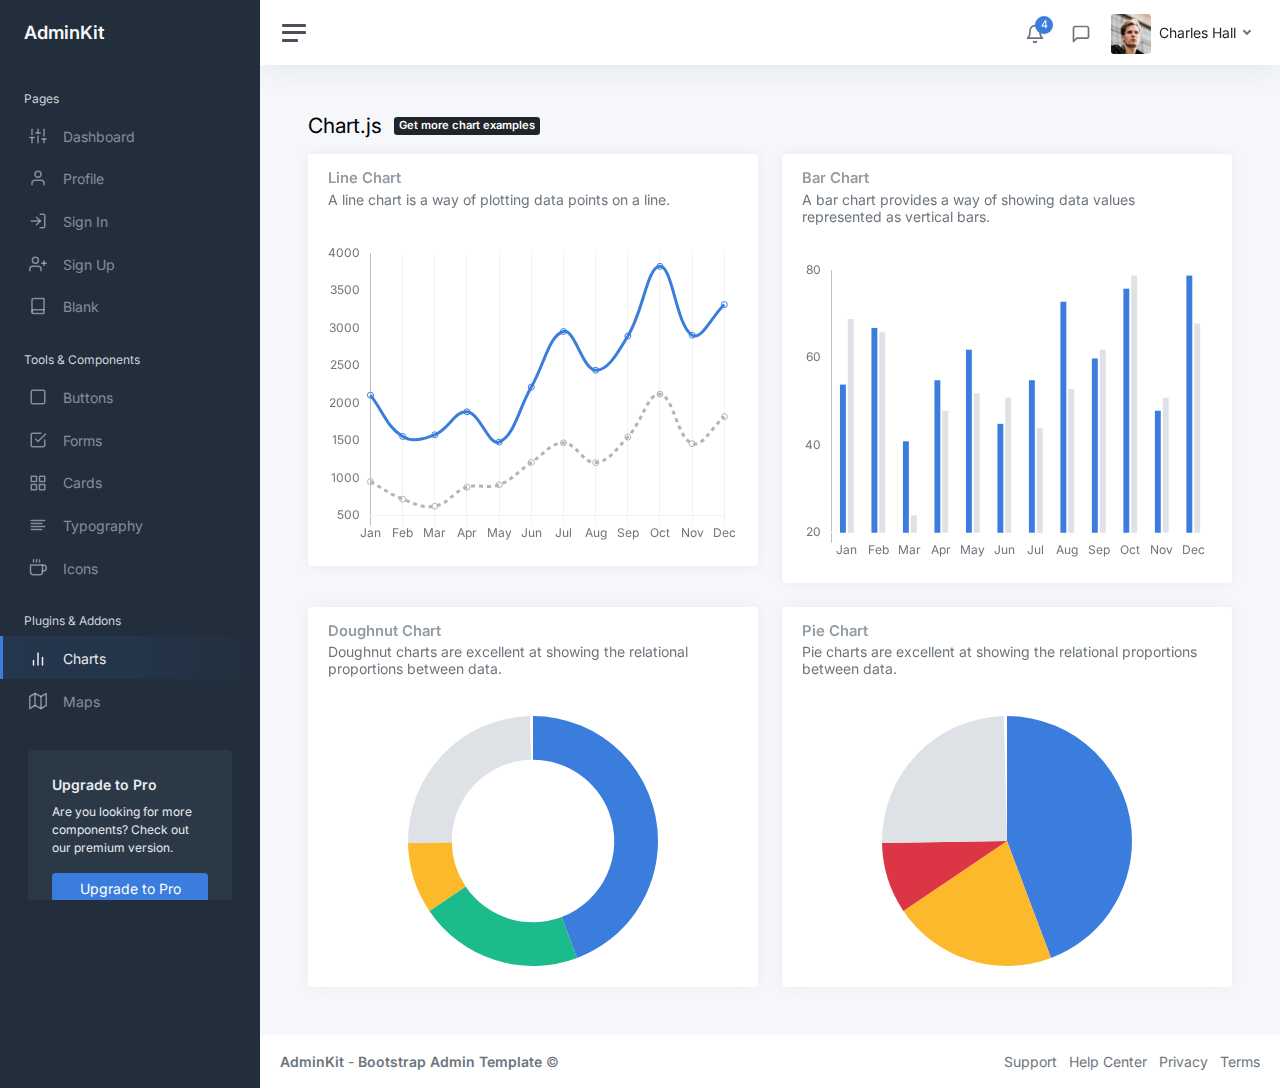
==== demo/charts-chartjs.html @ ea54f954 "The demo page was created." ====
<!DOCTYPE html>
<html lang="en">

<head>
	<meta charset="utf-8">
	<meta http-equiv="X-UA-Compatible" content="IE=edge">
	<meta name="viewport" content="width=device-width, initial-scale=1, shrink-to-fit=no">
	<meta name="description" content="Responsive Admin &amp; Dashboard Template based on Bootstrap 5">
	<meta name="author" content="AdminKit">
	<meta name="keywords" content="adminkit, bootstrap, bootstrap 5, admin, dashboard, template, responsive, css, sass, html, theme, front-end, ui kit, web">

	<link rel="preconnect" href="https://fonts.gstatic.com">
	<link rel="shortcut icon" href="img/icons/icon-48x48.png" />

	<link rel="canonical" href="https://demo-basic.adminkit.io/charts-chartjs.html" />

	<title>Chart.js | AdminKit Demo</title>

	<link href="css/app.css" rel="stylesheet">
	<link href="https://fonts.googleapis.com/css2?family=Inter:wght@300;400;600&display=swap" rel="stylesheet">
</head>

<body>
	<div class="wrapper">
		<nav id="sidebar" class="sidebar js-sidebar">
			<div class="sidebar-content js-simplebar">
				<a class="sidebar-brand" href="index.html">
          <span class="align-middle">AdminKit</span>
        </a>

				<ul class="sidebar-nav">
					<li class="sidebar-header">
						Pages
					</li>

					<li class="sidebar-item">
						<a class="sidebar-link" href="index.html">
              <i class="align-middle" data-feather="sliders"></i> <span class="align-middle">Dashboard</span>
            </a>
					</li>

					<li class="sidebar-item">
						<a class="sidebar-link" href="pages-profile.html">
              <i class="align-middle" data-feather="user"></i> <span class="align-middle">Profile</span>
            </a>
					</li>

					<li class="sidebar-item">
						<a class="sidebar-link" href="pages-sign-in.html">
              <i class="align-middle" data-feather="log-in"></i> <span class="align-middle">Sign In</span>
            </a>
					</li>

					<li class="sidebar-item">
						<a class="sidebar-link" href="pages-sign-up.html">
              <i class="align-middle" data-feather="user-plus"></i> <span class="align-middle">Sign Up</span>
            </a>
					</li>

					<li class="sidebar-item">
						<a class="sidebar-link" href="pages-blank.html">
              <i class="align-middle" data-feather="book"></i> <span class="align-middle">Blank</span>
            </a>
					</li>

					<li class="sidebar-header">
						Tools & Components
					</li>

					<li class="sidebar-item">
						<a class="sidebar-link" href="ui-buttons.html">
              <i class="align-middle" data-feather="square"></i> <span class="align-middle">Buttons</span>
            </a>
					</li>

					<li class="sidebar-item">
						<a class="sidebar-link" href="ui-forms.html">
              <i class="align-middle" data-feather="check-square"></i> <span class="align-middle">Forms</span>
            </a>
					</li>

					<li class="sidebar-item">
						<a class="sidebar-link" href="ui-cards.html">
              <i class="align-middle" data-feather="grid"></i> <span class="align-middle">Cards</span>
            </a>
					</li>

					<li class="sidebar-item">
						<a class="sidebar-link" href="ui-typography.html">
              <i class="align-middle" data-feather="align-left"></i> <span class="align-middle">Typography</span>
            </a>
					</li>

					<li class="sidebar-item">
						<a class="sidebar-link" href="icons-feather.html">
              <i class="align-middle" data-feather="coffee"></i> <span class="align-middle">Icons</span>
            </a>
					</li>

					<li class="sidebar-header">
						Plugins & Addons
					</li>

					<li class="sidebar-item active">
						<a class="sidebar-link" href="charts-chartjs.html">
              <i class="align-middle" data-feather="bar-chart-2"></i> <span class="align-middle">Charts</span>
            </a>
					</li>

					<li class="sidebar-item">
						<a class="sidebar-link" href="maps-google.html">
              <i class="align-middle" data-feather="map"></i> <span class="align-middle">Maps</span>
            </a>
					</li>
				</ul>

				<div class="sidebar-cta">
					<div class="sidebar-cta-content">
						<strong class="d-inline-block mb-2">Upgrade to Pro</strong>
						<div class="mb-3 text-sm">
							Are you looking for more components? Check out our premium version.
						</div>
						<div class="d-grid">
							<a href="upgrade-to-pro.html" class="btn btn-primary">Upgrade to Pro</a>
						</div>
					</div>
				</div>
			</div>
		</nav>

		<div class="main">
			<nav class="navbar navbar-expand navbar-light navbar-bg">
				<a class="sidebar-toggle js-sidebar-toggle">
          <i class="hamburger align-self-center"></i>
        </a>

				<div class="navbar-collapse collapse">
					<ul class="navbar-nav navbar-align">
						<li class="nav-item dropdown">
							<a class="nav-icon dropdown-toggle" href="#" id="alertsDropdown" data-bs-toggle="dropdown">
								<div class="position-relative">
									<i class="align-middle" data-feather="bell"></i>
									<span class="indicator">4</span>
								</div>
							</a>
							<div class="dropdown-menu dropdown-menu-lg dropdown-menu-end py-0" aria-labelledby="alertsDropdown">
								<div class="dropdown-menu-header">
									4 New Notifications
								</div>
								<div class="list-group">
									<a href="#" class="list-group-item">
										<div class="row g-0 align-items-center">
											<div class="col-2">
												<i class="text-danger" data-feather="alert-circle"></i>
											</div>
											<div class="col-10">
												<div class="text-dark">Update completed</div>
												<div class="text-muted small mt-1">Restart server 12 to complete the update.</div>
												<div class="text-muted small mt-1">30m ago</div>
											</div>
										</div>
									</a>
									<a href="#" class="list-group-item">
										<div class="row g-0 align-items-center">
											<div class="col-2">
												<i class="text-warning" data-feather="bell"></i>
											</div>
											<div class="col-10">
												<div class="text-dark">Lorem ipsum</div>
												<div class="text-muted small mt-1">Aliquam ex eros, imperdiet vulputate hendrerit et.</div>
												<div class="text-muted small mt-1">2h ago</div>
											</div>
										</div>
									</a>
									<a href="#" class="list-group-item">
										<div class="row g-0 align-items-center">
											<div class="col-2">
												<i class="text-primary" data-feather="home"></i>
											</div>
											<div class="col-10">
												<div class="text-dark">Login from 192.186.1.8</div>
												<div class="text-muted small mt-1">5h ago</div>
											</div>
										</div>
									</a>
									<a href="#" class="list-group-item">
										<div class="row g-0 align-items-center">
											<div class="col-2">
												<i class="text-success" data-feather="user-plus"></i>
											</div>
											<div class="col-10">
												<div class="text-dark">New connection</div>
												<div class="text-muted small mt-1">Christina accepted your request.</div>
												<div class="text-muted small mt-1">14h ago</div>
											</div>
										</div>
									</a>
								</div>
								<div class="dropdown-menu-footer">
									<a href="#" class="text-muted">Show all notifications</a>
								</div>
							</div>
						</li>
						<li class="nav-item dropdown">
							<a class="nav-icon dropdown-toggle" href="#" id="messagesDropdown" data-bs-toggle="dropdown">
								<div class="position-relative">
									<i class="align-middle" data-feather="message-square"></i>
								</div>
							</a>
							<div class="dropdown-menu dropdown-menu-lg dropdown-menu-end py-0" aria-labelledby="messagesDropdown">
								<div class="dropdown-menu-header">
									<div class="position-relative">
										4 New Messages
									</div>
								</div>
								<div class="list-group">
									<a href="#" class="list-group-item">
										<div class="row g-0 align-items-center">
											<div class="col-2">
												<img src="img/avatars/avatar-5.jpg" class="avatar img-fluid rounded-circle" alt="Vanessa Tucker">
											</div>
											<div class="col-10 ps-2">
												<div class="text-dark">Vanessa Tucker</div>
												<div class="text-muted small mt-1">Nam pretium turpis et arcu. Duis arcu tortor.</div>
												<div class="text-muted small mt-1">15m ago</div>
											</div>
										</div>
									</a>
									<a href="#" class="list-group-item">
										<div class="row g-0 align-items-center">
											<div class="col-2">
												<img src="img/avatars/avatar-2.jpg" class="avatar img-fluid rounded-circle" alt="William Harris">
											</div>
											<div class="col-10 ps-2">
												<div class="text-dark">William Harris</div>
												<div class="text-muted small mt-1">Curabitur ligula sapien euismod vitae.</div>
												<div class="text-muted small mt-1">2h ago</div>
											</div>
										</div>
									</a>
									<a href="#" class="list-group-item">
										<div class="row g-0 align-items-center">
											<div class="col-2">
												<img src="img/avatars/avatar-4.jpg" class="avatar img-fluid rounded-circle" alt="Christina Mason">
											</div>
											<div class="col-10 ps-2">
												<div class="text-dark">Christina Mason</div>
												<div class="text-muted small mt-1">Pellentesque auctor neque nec urna.</div>
												<div class="text-muted small mt-1">4h ago</div>
											</div>
										</div>
									</a>
									<a href="#" class="list-group-item">
										<div class="row g-0 align-items-center">
											<div class="col-2">
												<img src="img/avatars/avatar-3.jpg" class="avatar img-fluid rounded-circle" alt="Sharon Lessman">
											</div>
											<div class="col-10 ps-2">
												<div class="text-dark">Sharon Lessman</div>
												<div class="text-muted small mt-1">Aenean tellus metus, bibendum sed, posuere ac, mattis non.</div>
												<div class="text-muted small mt-1">5h ago</div>
											</div>
										</div>
									</a>
								</div>
								<div class="dropdown-menu-footer">
									<a href="#" class="text-muted">Show all messages</a>
								</div>
							</div>
						</li>
						<li class="nav-item dropdown">
							<a class="nav-icon dropdown-toggle d-inline-block d-sm-none" href="#" data-bs-toggle="dropdown">
                <i class="align-middle" data-feather="settings"></i>
              </a>

							<a class="nav-link dropdown-toggle d-none d-sm-inline-block" href="#" data-bs-toggle="dropdown">
                <img src="img/avatars/avatar.jpg" class="avatar img-fluid rounded me-1" alt="Charles Hall" /> <span class="text-dark">Charles Hall</span>
              </a>
							<div class="dropdown-menu dropdown-menu-end">
								<a class="dropdown-item" href="pages-profile.html"><i class="align-middle me-1" data-feather="user"></i> Profile</a>
								<a class="dropdown-item" href="#"><i class="align-middle me-1" data-feather="pie-chart"></i> Analytics</a>
								<div class="dropdown-divider"></div>
								<a class="dropdown-item" href="index.html"><i class="align-middle me-1" data-feather="settings"></i> Settings & Privacy</a>
								<a class="dropdown-item" href="#"><i class="align-middle me-1" data-feather="help-circle"></i> Help Center</a>
								<div class="dropdown-divider"></div>
								<a class="dropdown-item" href="#">Log out</a>
							</div>
						</li>
					</ul>
				</div>
			</nav>

			<main class="content">
				<div class="container-fluid p-0">

					<div class="mb-3">
						<h1 class="h3 d-inline align-middle">Chart.js</h1>
						<a class="badge bg-dark text-white ms-2" href="upgrade-to-pro.html">
      Get more chart examples
  </a>
					</div>
					<div class="row">
						<div class="col-12 col-lg-6">
							<div class="card flex-fill w-100">
								<div class="card-header">
									<h5 class="card-title">Line Chart</h5>
									<h6 class="card-subtitle text-muted">A line chart is a way of plotting data points on a line.</h6>
								</div>
								<div class="card-body">
									<div class="chart">
										<canvas id="chartjs-line"></canvas>
									</div>
								</div>
							</div>
						</div>

						<div class="col-12 col-lg-6">
							<div class="card">
								<div class="card-header">
									<h5 class="card-title">Bar Chart</h5>
									<h6 class="card-subtitle text-muted">A bar chart provides a way of showing data values represented as vertical bars.</h6>
								</div>
								<div class="card-body">
									<div class="chart">
										<canvas id="chartjs-bar"></canvas>
									</div>
								</div>
							</div>
						</div>

						<div class="col-12 col-lg-6">
							<div class="card">
								<div class="card-header">
									<h5 class="card-title">Doughnut Chart</h5>
									<h6 class="card-subtitle text-muted">Doughnut charts are excellent at showing the relational proportions between data.</h6>
								</div>
								<div class="card-body">
									<div class="chart chart-sm">
										<canvas id="chartjs-doughnut"></canvas>
									</div>
								</div>
							</div>
						</div>

						<div class="col-12 col-lg-6">
							<div class="card">
								<div class="card-header">
									<h5 class="card-title">Pie Chart</h5>
									<h6 class="card-subtitle text-muted">Pie charts are excellent at showing the relational proportions between data.</h6>
								</div>
								<div class="card-body">
									<div class="chart chart-sm">
										<canvas id="chartjs-pie"></canvas>
									</div>
								</div>
							</div>
						</div>
					</div>

				</div>
			</main>

			<footer class="footer">
				<div class="container-fluid">
					<div class="row text-muted">
						<div class="col-6 text-start">
							<p class="mb-0">
								<a class="text-muted" href="https://adminkit.io/" target="_blank"><strong>AdminKit</strong></a> - <a class="text-muted" href="https://adminkit.io/" target="_blank"><strong>Bootstrap Admin Template</strong></a>								&copy;
							</p>
						</div>
						<div class="col-6 text-end">
							<ul class="list-inline">
								<li class="list-inline-item">
									<a class="text-muted" href="https://adminkit.io/" target="_blank">Support</a>
								</li>
								<li class="list-inline-item">
									<a class="text-muted" href="https://adminkit.io/" target="_blank">Help Center</a>
								</li>
								<li class="list-inline-item">
									<a class="text-muted" href="https://adminkit.io/" target="_blank">Privacy</a>
								</li>
								<li class="list-inline-item">
									<a class="text-muted" href="https://adminkit.io/" target="_blank">Terms</a>
								</li>
							</ul>
						</div>
					</div>
				</div>
			</footer>
		</div>
	</div>

	<script src="js/app.js"></script>

	<script>
		document.addEventListener("DOMContentLoaded", function() {
			// Line chart
			new Chart(document.getElementById("chartjs-line"), {
				type: "line",
				data: {
					labels: ["Jan", "Feb", "Mar", "Apr", "May", "Jun", "Jul", "Aug", "Sep", "Oct", "Nov", "Dec"],
					datasets: [{
						label: "Sales ($)",
						fill: true,
						backgroundColor: "transparent",
						borderColor: window.theme.primary,
						data: [2115, 1562, 1584, 1892, 1487, 2223, 2966, 2448, 2905, 3838, 2917, 3327]
					}, {
						label: "Orders",
						fill: true,
						backgroundColor: "transparent",
						borderColor: "#adb5bd",
						borderDash: [4, 4],
						data: [958, 724, 629, 883, 915, 1214, 1476, 1212, 1554, 2128, 1466, 1827]
					}]
				},
				options: {
					maintainAspectRatio: false,
					legend: {
						display: false
					},
					tooltips: {
						intersect: false
					},
					hover: {
						intersect: true
					},
					plugins: {
						filler: {
							propagate: false
						}
					},
					scales: {
						xAxes: [{
							reverse: true,
							gridLines: {
								color: "rgba(0,0,0,0.05)"
							}
						}],
						yAxes: [{
							ticks: {
								stepSize: 500
							},
							display: true,
							borderDash: [5, 5],
							gridLines: {
								color: "rgba(0,0,0,0)",
								fontColor: "#fff"
							}
						}]
					}
				}
			});
		});
	</script>
	<script>
		document.addEventListener("DOMContentLoaded", function() {
			// Bar chart
			new Chart(document.getElementById("chartjs-bar"), {
				type: "bar",
				data: {
					labels: ["Jan", "Feb", "Mar", "Apr", "May", "Jun", "Jul", "Aug", "Sep", "Oct", "Nov", "Dec"],
					datasets: [{
						label: "Last year",
						backgroundColor: window.theme.primary,
						borderColor: window.theme.primary,
						hoverBackgroundColor: window.theme.primary,
						hoverBorderColor: window.theme.primary,
						data: [54, 67, 41, 55, 62, 45, 55, 73, 60, 76, 48, 79],
						barPercentage: .75,
						categoryPercentage: .5
					}, {
						label: "This year",
						backgroundColor: "#dee2e6",
						borderColor: "#dee2e6",
						hoverBackgroundColor: "#dee2e6",
						hoverBorderColor: "#dee2e6",
						data: [69, 66, 24, 48, 52, 51, 44, 53, 62, 79, 51, 68],
						barPercentage: .75,
						categoryPercentage: .5
					}]
				},
				options: {
					maintainAspectRatio: false,
					legend: {
						display: false
					},
					scales: {
						yAxes: [{
							gridLines: {
								display: false
							},
							stacked: false,
							ticks: {
								stepSize: 20
							}
						}],
						xAxes: [{
							stacked: false,
							gridLines: {
								color: "transparent"
							}
						}]
					}
				}
			});
		});
	</script>
	<script>
		document.addEventListener("DOMContentLoaded", function() {
			// Doughnut chart
			new Chart(document.getElementById("chartjs-doughnut"), {
				type: "doughnut",
				data: {
					labels: ["Social", "Search Engines", "Direct", "Other"],
					datasets: [{
						data: [260, 125, 54, 146],
						backgroundColor: [
							window.theme.primary,
							window.theme.success,
							window.theme.warning,
							"#dee2e6"
						],
						borderColor: "transparent"
					}]
				},
				options: {
					maintainAspectRatio: false,
					cutoutPercentage: 65,
					legend: {
						display: false
					}
				}
			});
		});
	</script>
	<script>
		document.addEventListener("DOMContentLoaded", function() {
			// Pie chart
			new Chart(document.getElementById("chartjs-pie"), {
				type: "pie",
				data: {
					labels: ["Social", "Search Engines", "Direct", "Other"],
					datasets: [{
						data: [260, 125, 54, 146],
						backgroundColor: [
							window.theme.primary,
							window.theme.warning,
							window.theme.danger,
							"#dee2e6"
						],
						borderColor: "transparent"
					}]
				},
				options: {
					maintainAspectRatio: false,
					legend: {
						display: false
					}
				}
			});
		});
	</script>
	<script>
		document.addEventListener("DOMContentLoaded", function() {
			// Radar chart
			new Chart(document.getElementById("chartjs-radar"), {
				type: "radar",
				data: {
					labels: ["Speed", "Reliability", "Comfort", "Safety", "Efficiency"],
					datasets: [{
						label: "Model X",
						backgroundColor: "rgba(0, 123, 255, 0.2)",
						borderColor: window.theme.primary,
						pointBackgroundColor: window.theme.primary,
						pointBorderColor: "#fff",
						pointHoverBackgroundColor: "#fff",
						pointHoverBorderColor: window.theme.primary,
						data: [70, 53, 82, 60, 33]
					}, {
						label: "Model S",
						backgroundColor: "rgba(220, 53, 69, 0.2)",
						borderColor: window.theme.danger,
						pointBackgroundColor: window.theme.danger,
						pointBorderColor: "#fff",
						pointHoverBackgroundColor: "#fff",
						pointHoverBorderColor: window.theme.danger,
						data: [35, 38, 65, 85, 84]
					}]
				},
				options: {
					maintainAspectRatio: false
				}
			});
		});
	</script>
	<script>
		document.addEventListener("DOMContentLoaded", function() {
			// Polar Area chart
			new Chart(document.getElementById("chartjs-polar-area"), {
				type: "polarArea",
				data: {
					labels: ["Speed", "Reliability", "Comfort", "Safety", "Efficiency"],
					datasets: [{
						label: "Model S",
						data: [35, 38, 65, 70, 24],
						backgroundColor: [
							window.theme.primary,
							window.theme.success,
							window.theme.danger,
							window.theme.warning,
							window.theme.info
						]
					}]
				},
				options: {
					maintainAspectRatio: false
				}
			});
		});
	</script>

</body>

</html>
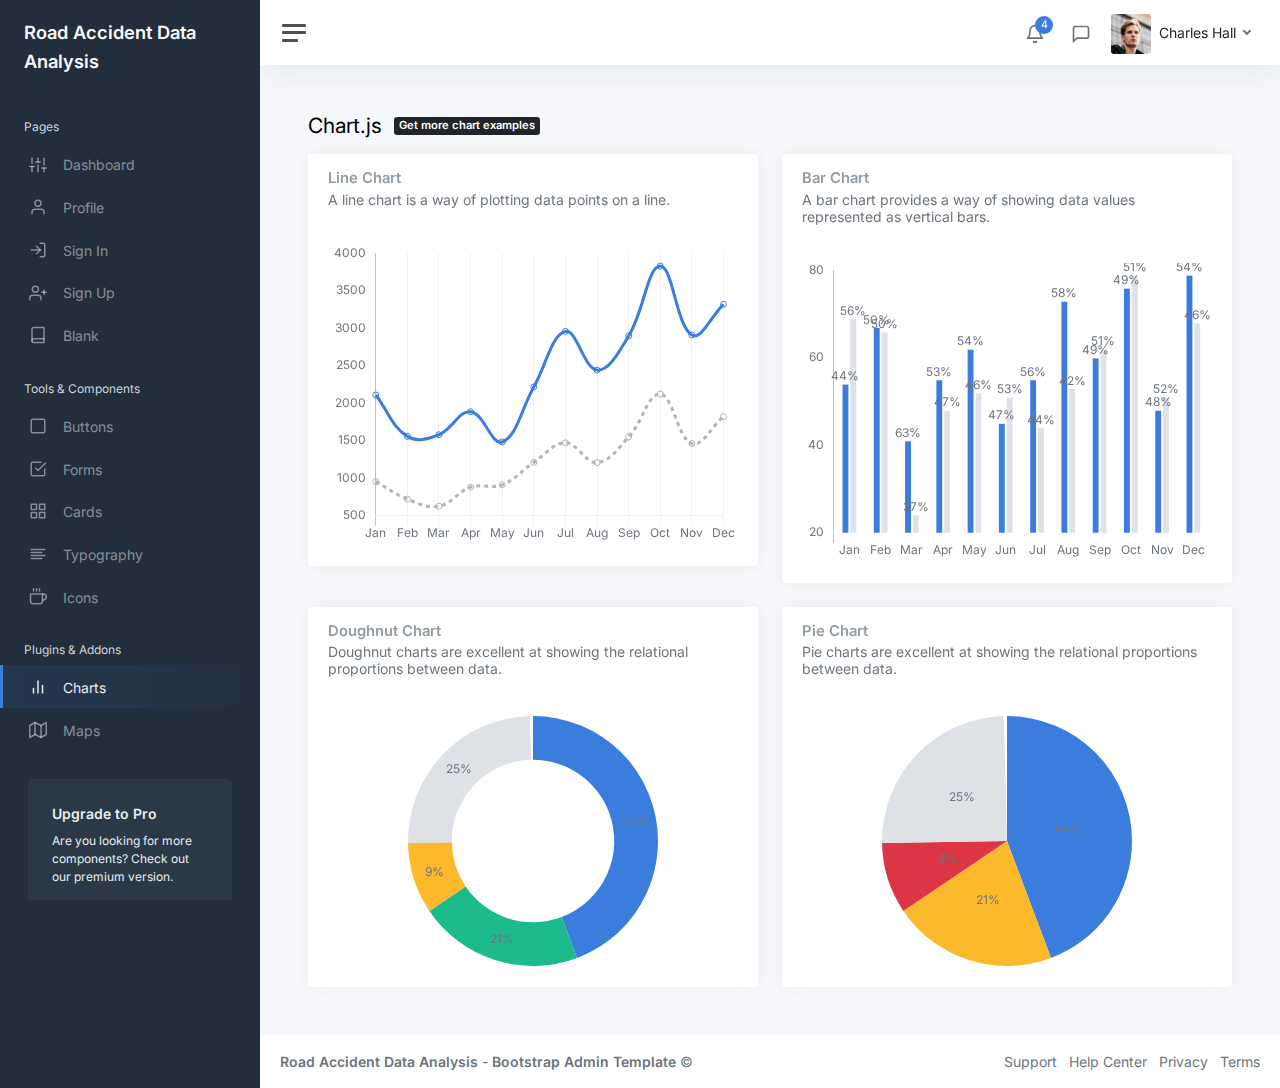
==== commit 42b11d50: "The demo chart page was implemented" ====
--- a/demo/charts-chartjs.html
+++ b/demo/charts-chartjs.html
@@ -6,15 +6,15 @@
 	<meta http-equiv="X-UA-Compatible" content="IE=edge">
 	<meta name="viewport" content="width=device-width, initial-scale=1, shrink-to-fit=no">
 	<meta name="description" content="Responsive Admin &amp; Dashboard Template based on Bootstrap 5">
-	<meta name="author" content="AdminKit">
-	<meta name="keywords" content="adminkit, bootstrap, bootstrap 5, admin, dashboard, template, responsive, css, sass, html, theme, front-end, ui kit, web">
+	<meta name="author" content="Road Accident Data Analysis">
+	<meta name="keywords" content="Road Accident Data Analysis, bootstrap, bootstrap 5, admin, dashboard, template, responsive, css, sass, html, theme, front-end, ui kit, web">
 
 	<link rel="preconnect" href="https://fonts.gstatic.com">
 	<link rel="shortcut icon" href="img/icons/icon-48x48.png" />
 
-	<link rel="canonical" href="https://demo-basic.adminkit.io/charts-chartjs.html" />
-
-	<title>Chart.js | AdminKit Demo</title>
+	<link rel="canonical" href="https://demo-basic.Road Accident Data Analysis.io/charts-chartjs.html" />
+
+	<title>Chart.js | Road Accident Data Analysis</title>
 
 	<link href="css/app.css" rel="stylesheet">
 	<link href="https://fonts.googleapis.com/css2?family=Inter:wght@300;400;600&display=swap" rel="stylesheet">
@@ -25,7 +25,7 @@
 		<nav id="sidebar" class="sidebar js-sidebar">
 			<div class="sidebar-content js-simplebar">
 				<a class="sidebar-brand" href="index.html">
-          <span class="align-middle">AdminKit</span>
+          <span class="align-middle">Road Accident Data Analysis</span>
         </a>
 
 				<ul class="sidebar-nav">
@@ -40,7 +40,7 @@
 					</li>
 
 					<li class="sidebar-item">
-						<a class="sidebar-link" href="pages-profile.html">
+						<a class="sidebar-link" href="data-table.html">
               <i class="align-middle" data-feather="user"></i> <span class="align-middle">Profile</span>
             </a>
 					</li>
@@ -58,7 +58,7 @@
 					</li>
 
 					<li class="sidebar-item">
-						<a class="sidebar-link" href="pages-blank.html">
+						<a class="sidebar-link" href="accidents-map.html">
               <i class="align-middle" data-feather="book"></i> <span class="align-middle">Blank</span>
             </a>
 					</li>
@@ -277,7 +277,7 @@
                 <img src="img/avatars/avatar.jpg" class="avatar img-fluid rounded me-1" alt="Charles Hall" /> <span class="text-dark">Charles Hall</span>
               </a>
 							<div class="dropdown-menu dropdown-menu-end">
-								<a class="dropdown-item" href="pages-profile.html"><i class="align-middle me-1" data-feather="user"></i> Profile</a>
+								<a class="dropdown-item" href="data-table.html"><i class="align-middle me-1" data-feather="user"></i> Profile</a>
 								<a class="dropdown-item" href="#"><i class="align-middle me-1" data-feather="pie-chart"></i> Analytics</a>
 								<div class="dropdown-divider"></div>
 								<a class="dropdown-item" href="index.html"><i class="align-middle me-1" data-feather="settings"></i> Settings & Privacy</a>
@@ -365,22 +365,22 @@
 					<div class="row text-muted">
 						<div class="col-6 text-start">
 							<p class="mb-0">
-								<a class="text-muted" href="https://adminkit.io/" target="_blank"><strong>AdminKit</strong></a> - <a class="text-muted" href="https://adminkit.io/" target="_blank"><strong>Bootstrap Admin Template</strong></a>								&copy;
+								<a class="text-muted" href="https://Road Accident Data Analysis.io/" target="_blank"><strong>Road Accident Data Analysis</strong></a> - <a class="text-muted" href="https://Road Accident Data Analysis.io/" target="_blank"><strong>Bootstrap Admin Template</strong></a>								&copy;
 							</p>
 						</div>
 						<div class="col-6 text-end">
 							<ul class="list-inline">
 								<li class="list-inline-item">
-									<a class="text-muted" href="https://adminkit.io/" target="_blank">Support</a>
+									<a class="text-muted" href="https://Road Accident Data Analysis.io/" target="_blank">Support</a>
 								</li>
 								<li class="list-inline-item">
-									<a class="text-muted" href="https://adminkit.io/" target="_blank">Help Center</a>
+									<a class="text-muted" href="https://Road Accident Data Analysis.io/" target="_blank">Help Center</a>
 								</li>
 								<li class="list-inline-item">
-									<a class="text-muted" href="https://adminkit.io/" target="_blank">Privacy</a>
+									<a class="text-muted" href="https://Road Accident Data Analysis.io/" target="_blank">Privacy</a>
 								</li>
 								<li class="list-inline-item">
-									<a class="text-muted" href="https://adminkit.io/" target="_blank">Terms</a>
+									<a class="text-muted" href="https://Road Accident Data Analysis.io/" target="_blank">Terms</a>
 								</li>
 							</ul>
 						</div>
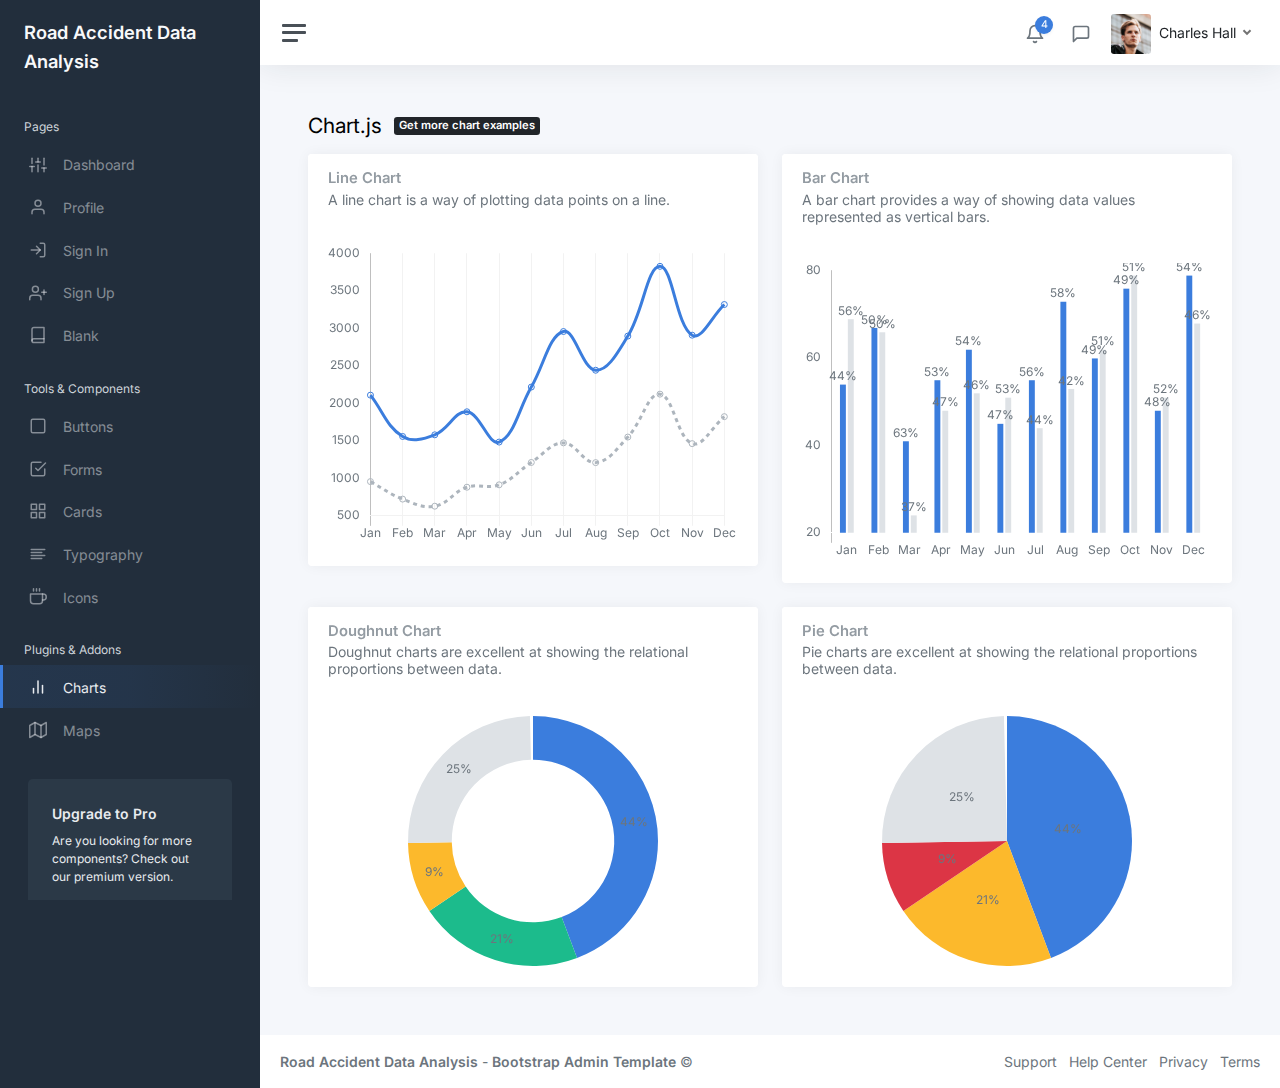
==== commit 086ce07f: "The demo chart page was implemented" ====
--- a/demo/charts-chartjs.html
+++ b/demo/charts-chartjs.html
@@ -40,7 +40,7 @@
 					</li>
 
 					<li class="sidebar-item">
-						<a class="sidebar-link" href="data-table.html">
+						<a class="sidebar-link" href="data-tables.html">
               <i class="align-middle" data-feather="user"></i> <span class="align-middle">Profile</span>
             </a>
 					</li>
@@ -58,7 +58,7 @@
 					</li>
 
 					<li class="sidebar-item">
-						<a class="sidebar-link" href="accidents-map.html">
+						<a class="sidebar-link" href="maps.html">
               <i class="align-middle" data-feather="book"></i> <span class="align-middle">Blank</span>
             </a>
 					</li>
@@ -277,7 +277,7 @@
                 <img src="img/avatars/avatar.jpg" class="avatar img-fluid rounded me-1" alt="Charles Hall" /> <span class="text-dark">Charles Hall</span>
               </a>
 							<div class="dropdown-menu dropdown-menu-end">
-								<a class="dropdown-item" href="data-table.html"><i class="align-middle me-1" data-feather="user"></i> Profile</a>
+								<a class="dropdown-item" href="data-tables.html"><i class="align-middle me-1" data-feather="user"></i> Profile</a>
 								<a class="dropdown-item" href="#"><i class="align-middle me-1" data-feather="pie-chart"></i> Analytics</a>
 								<div class="dropdown-divider"></div>
 								<a class="dropdown-item" href="index.html"><i class="align-middle me-1" data-feather="settings"></i> Settings & Privacy</a>
